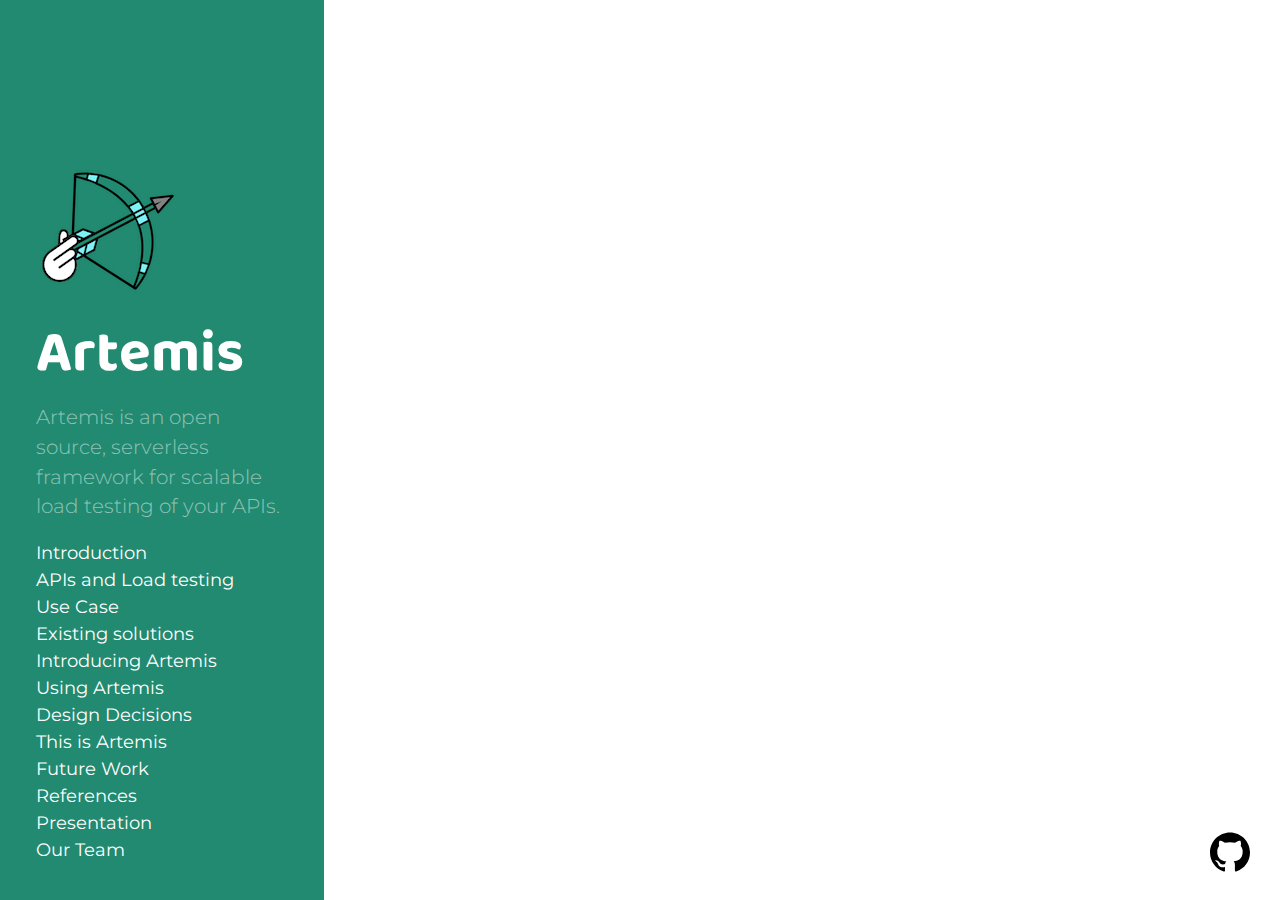
==== categories/index.html @ c4d75700 "deploy: 25a0d66e636367ac8bb43b4549907a92c9ef7c8f" ====
<!doctype html><html xmlns=http://www.w3.org/1999/xhtml xml:lang=en-us lang=en-us><head><link href=https://gmpg.org/xfn/11 rel=profile><meta charset=utf-8><meta name=generator content="Hugo 0.97.3"><meta name=viewport content="width=device-width,initial-scale=1"><title>Categories &#183; Artemis</title><meta name=description content><link type=text/css rel=stylesheet href=https://artemis-load-testing.github.io/css/print.css media=print><link type=text/css rel=stylesheet href=https://artemis-load-testing.github.io/css/poole.css><link type=text/css rel=stylesheet href=https://artemis-load-testing.github.io/css/syntax.css><link type=text/css rel=stylesheet href=https://artemis-load-testing.github.io/css/hyde.css><link rel=preconnect href=https://fonts.googleapis.com><link rel=preconnect href=https://fonts.gstatic.com crossorigin><link href="https://fonts.googleapis.com/css2?family=Baloo+Bhaijaan+2&family=Montserrat:ital,wght@0,400;0,700;1,400;1,700&display=swap" rel=stylesheet><link rel=apple-touch-icon-precomposed sizes=144x144 href=/apple-touch-icon-144-precomposed.png><link rel="shortcut icon" href=/favicon.png><link href=https://artemis-load-testing.github.io/categories/index.xml rel=alternate type=application/rss+xml title=Artemis><div><a href=https://github.com/artemis-load-testing target=_blank><img class=github-icon src=/assets/github.svg></a></div></head><body class=theme-base-0g><aside class=sidebar><div class="container sidebar-sticky"><div class=sidebar-about><img src=/apple-touch-icon-144-precomposed.png>
<a href=https://artemis-load-testing.github.io/><h1>Artemis</h1></a><p class=lead>Artemis is an open source, serverless framework for scalable load testing of your APIs.</p></div><nav><ul class=sidebar-nav><li><a href=/#introduction>Introduction</a></li><li><a href=/#overview_api_load_testing>APIs and Load testing</a></li><li><a href=/#use_case>Use Case</a></li><li><a href=/#existing_solutions>Existing solutions</a></li><li><a href=/#introducing_artemis>Introducing Artemis</a></li><li><a href=/#using_artemis>Using Artemis</a></li><li><a href=/#design_decisions>Design Decisions</a></li><li><a href=/#this_is_artemis>This is Artemis</a></li><li><a href=/#future_work>Future Work</a></li><li><a href=/#references>References</a></li><li><a href=/#presentation>Presentation</a></li><li><a href=/#our_team>Our Team</a></li></ul></nav></div></aside><main class="content container"><ul class=posts></ul></main></body></html>
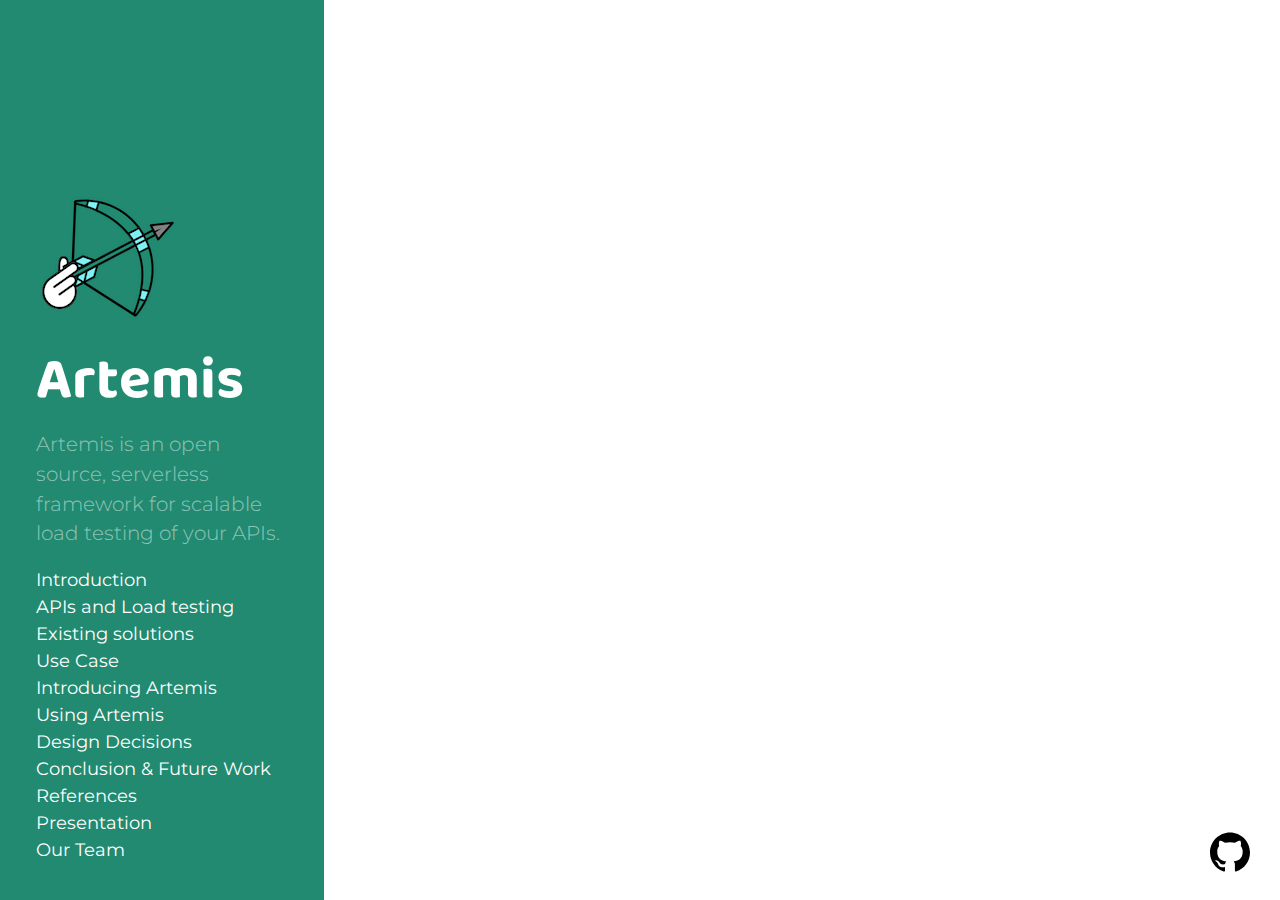
==== commit d31b6e08: "deploy: 15514507a03e6c2eec47ba00bf40394ad25eae5d" ====
--- a/categories/index.html
+++ b/categories/index.html
@@ -1,2 +1,2 @@
 <!doctype html><html xmlns=http://www.w3.org/1999/xhtml xml:lang=en-us lang=en-us><head><link href=https://gmpg.org/xfn/11 rel=profile><meta charset=utf-8><meta name=generator content="Hugo 0.97.3"><meta name=viewport content="width=device-width,initial-scale=1"><title>Categories &#183; Artemis</title><meta name=description content><link type=text/css rel=stylesheet href=https://artemis-load-testing.github.io/css/print.css media=print><link type=text/css rel=stylesheet href=https://artemis-load-testing.github.io/css/poole.css><link type=text/css rel=stylesheet href=https://artemis-load-testing.github.io/css/syntax.css><link type=text/css rel=stylesheet href=https://artemis-load-testing.github.io/css/hyde.css><link rel=preconnect href=https://fonts.googleapis.com><link rel=preconnect href=https://fonts.gstatic.com crossorigin><link href="https://fonts.googleapis.com/css2?family=Baloo+Bhaijaan+2&family=Montserrat:ital,wght@0,400;0,700;1,400;1,700&display=swap" rel=stylesheet><link rel=apple-touch-icon-precomposed sizes=144x144 href=/apple-touch-icon-144-precomposed.png><link rel="shortcut icon" href=/favicon.png><link href=https://artemis-load-testing.github.io/categories/index.xml rel=alternate type=application/rss+xml title=Artemis><div><a href=https://github.com/artemis-load-testing target=_blank><img class=github-icon src=/assets/github.svg></a></div></head><body class=theme-base-0g><aside class=sidebar><div class="container sidebar-sticky"><div class=sidebar-about><img src=/apple-touch-icon-144-precomposed.png>
-<a href=https://artemis-load-testing.github.io/><h1>Artemis</h1></a><p class=lead>Artemis is an open source, serverless framework for scalable load testing of your APIs.</p></div><nav><ul class=sidebar-nav><li><a href=/#introduction>Introduction</a></li><li><a href=/#overview_api_load_testing>APIs and Load testing</a></li><li><a href=/#use_case>Use Case</a></li><li><a href=/#existing_solutions>Existing solutions</a></li><li><a href=/#introducing_artemis>Introducing Artemis</a></li><li><a href=/#using_artemis>Using Artemis</a></li><li><a href=/#design_decisions>Design Decisions</a></li><li><a href=/#this_is_artemis>This is Artemis</a></li><li><a href=/#future_work>Future Work</a></li><li><a href=/#references>References</a></li><li><a href=/#presentation>Presentation</a></li><li><a href=/#our_team>Our Team</a></li></ul></nav></div></aside><main class="content container"><ul class=posts></ul></main></body></html>+<a href=https://artemis-load-testing.github.io/><h1>Artemis</h1></a><p class=lead>Artemis is an open source, serverless framework for scalable load testing of your APIs.</p></div><nav><ul class=sidebar-nav><li><a href=/#introduction>Introduction</a></li><li><a href=/#overview_api_load_testing>APIs and Load testing</a></li><li><a href=/#existing_solutions>Existing solutions</a></li><li><a href=/#use_case>Use Case</a></li><li><a href=/#introducing_artemis>Introducing Artemis</a></li><li><a href=/#using_artemis>Using Artemis</a></li><li><a href=/#design_decisions>Design Decisions</a></li><li><a href=/#future_work>Conclusion & Future Work</a></li><li><a href=/#references>References</a></li><li><a href=/#presentation>Presentation</a></li><li><a href=/#our_team>Our Team</a></li></ul></nav></div></aside><main class="content container"><ul class=posts></ul></main></body></html>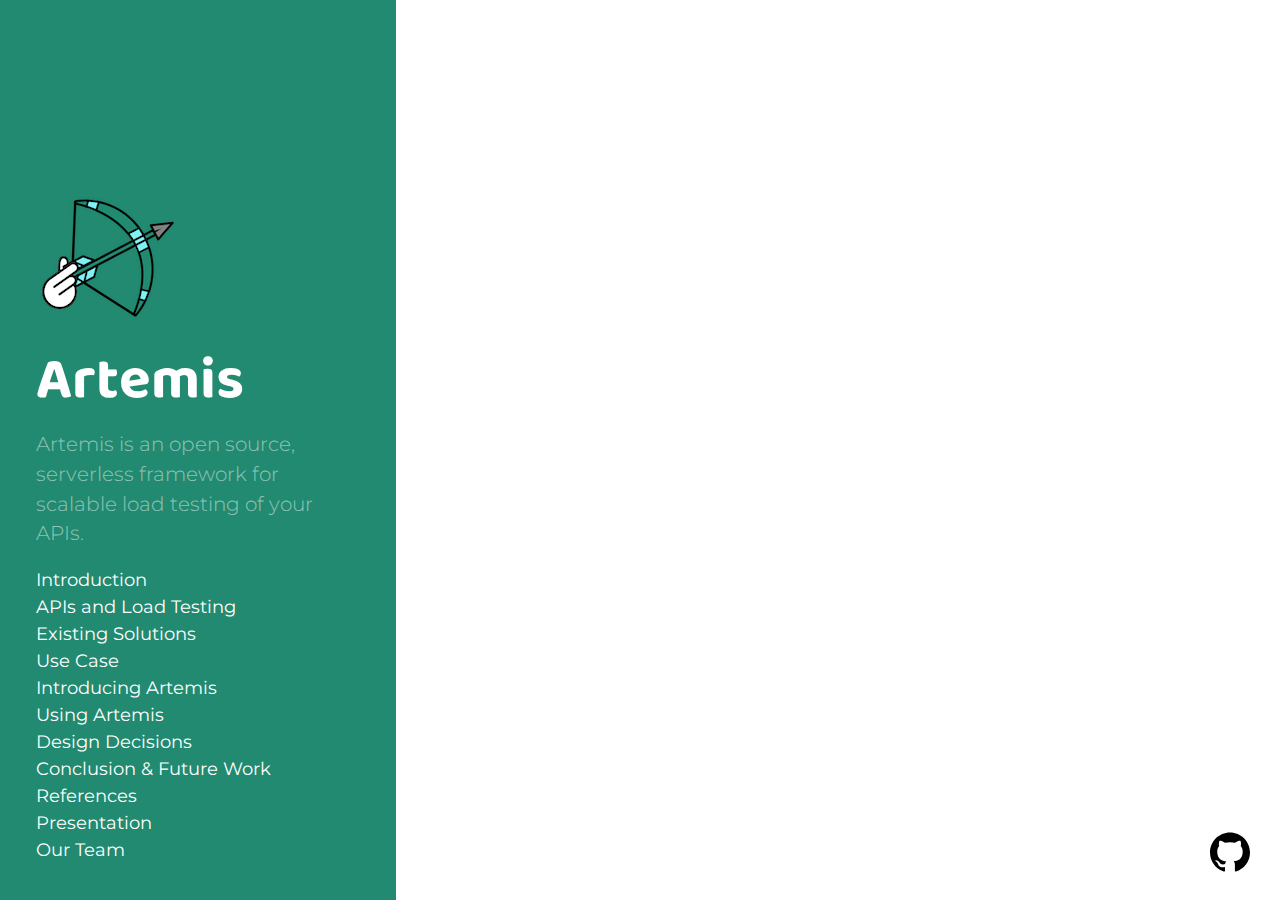
==== commit ab7e65f1: "deploy: b8220e6c6775cc47e37d92ec1dc46b9f0bca09b5" ====
--- a/categories/index.html
+++ b/categories/index.html
@@ -1,2 +1,2 @@
 <!doctype html><html xmlns=http://www.w3.org/1999/xhtml xml:lang=en-us lang=en-us><head><link href=https://gmpg.org/xfn/11 rel=profile><meta charset=utf-8><meta name=generator content="Hugo 0.97.3"><meta name=viewport content="width=device-width,initial-scale=1"><title>Categories &#183; Artemis</title><meta name=description content><link type=text/css rel=stylesheet href=https://artemis-load-testing.github.io/css/print.css media=print><link type=text/css rel=stylesheet href=https://artemis-load-testing.github.io/css/poole.css><link type=text/css rel=stylesheet href=https://artemis-load-testing.github.io/css/syntax.css><link type=text/css rel=stylesheet href=https://artemis-load-testing.github.io/css/hyde.css><link rel=preconnect href=https://fonts.googleapis.com><link rel=preconnect href=https://fonts.gstatic.com crossorigin><link href="https://fonts.googleapis.com/css2?family=Baloo+Bhaijaan+2&family=Montserrat:ital,wght@0,400;0,700;1,400;1,700&display=swap" rel=stylesheet><link rel=apple-touch-icon-precomposed sizes=144x144 href=/apple-touch-icon-144-precomposed.png><link rel="shortcut icon" href=/favicon.png><link href=https://artemis-load-testing.github.io/categories/index.xml rel=alternate type=application/rss+xml title=Artemis><div><a href=https://github.com/artemis-load-testing target=_blank><img class=github-icon src=/assets/github.svg></a></div></head><body class=theme-base-0g><aside class=sidebar><div class="container sidebar-sticky"><div class=sidebar-about><img src=/apple-touch-icon-144-precomposed.png>
-<a href=https://artemis-load-testing.github.io/><h1>Artemis</h1></a><p class=lead>Artemis is an open source, serverless framework for scalable load testing of your APIs.</p></div><nav><ul class=sidebar-nav><li><a href=/#introduction>Introduction</a></li><li><a href=/#overview_api_load_testing>APIs and Load testing</a></li><li><a href=/#existing_solutions>Existing solutions</a></li><li><a href=/#use_case>Use Case</a></li><li><a href=/#introducing_artemis>Introducing Artemis</a></li><li><a href=/#using_artemis>Using Artemis</a></li><li><a href=/#design_decisions>Design Decisions</a></li><li><a href=/#future_work>Conclusion & Future Work</a></li><li><a href=/#references>References</a></li><li><a href=/#presentation>Presentation</a></li><li><a href=/#our_team>Our Team</a></li></ul></nav></div></aside><main class="content container"><ul class=posts></ul></main></body></html>+<a href=https://artemis-load-testing.github.io/><h1>Artemis</h1></a><p class=lead>Artemis is an open source, serverless framework for scalable load testing of your APIs.</p></div><nav><ul class=sidebar-nav><li><a href=/#introduction>Introduction</a></li><li><a href=/#overview_api_load_testing>APIs and Load Testing</a></li><li><a href=/#existing_solutions>Existing Solutions</a></li><li><a href=/#use_case>Use Case</a></li><li><a href=/#introducing_artemis>Introducing Artemis</a></li><li><a href=/#using_artemis>Using Artemis</a></li><li><a href=/#design_decisions>Design Decisions</a></li><li><a href=/#future_work>Conclusion & Future Work</a></li><li><a href=/#references>References</a></li><li><a href=/#presentation>Presentation</a></li><li><a href=/#our_team>Our Team</a></li></ul></nav></div></aside><main class="content container"><ul class=posts></ul></main></body></html>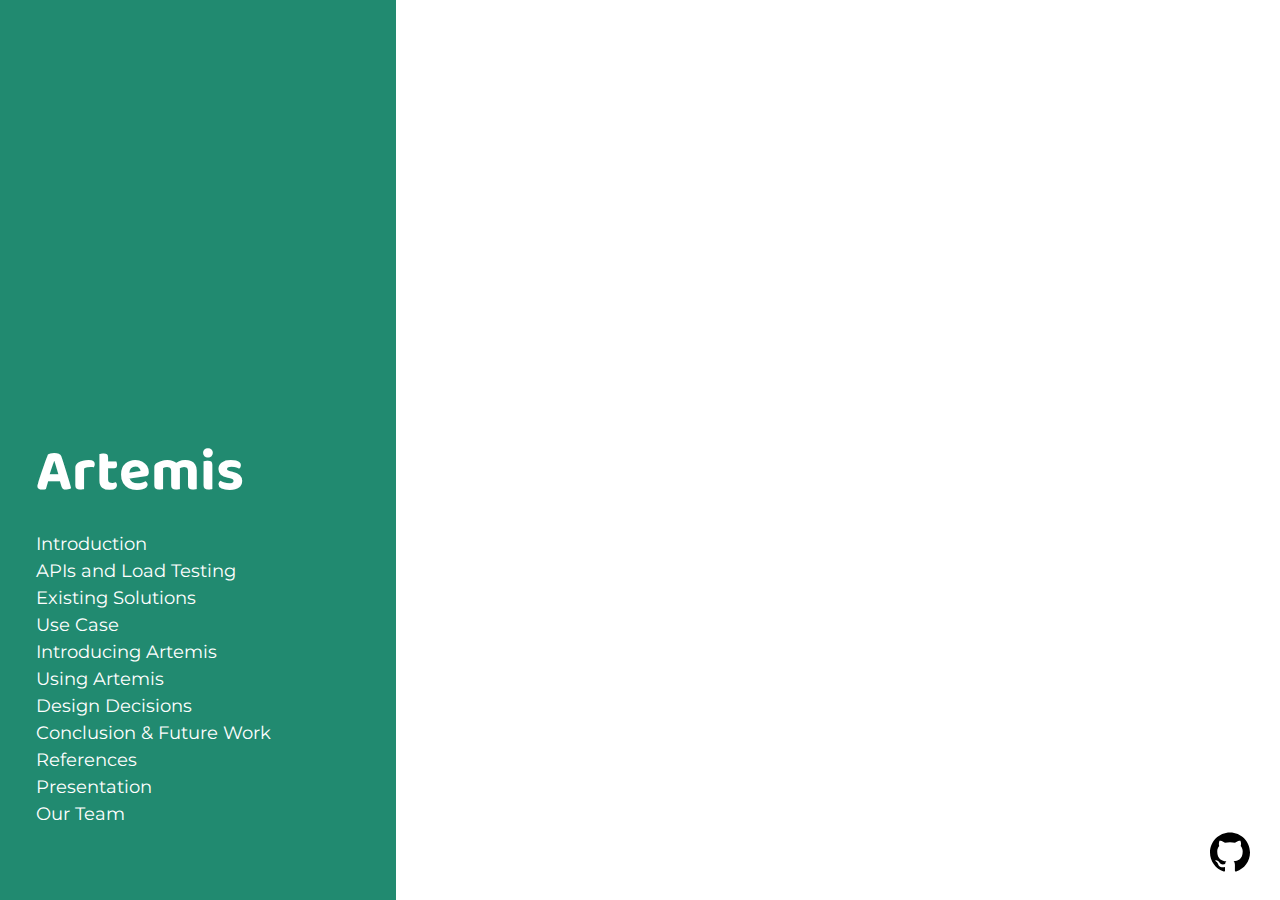
==== commit 6d3da1f0: "deploy: 25e240f6e0303de916b639ca3f6376e279c3566c" ====
--- a/categories/index.html
+++ b/categories/index.html
@@ -1,2 +1 @@
-<!doctype html><html xmlns=http://www.w3.org/1999/xhtml xml:lang=en-us lang=en-us><head><link href=https://gmpg.org/xfn/11 rel=profile><meta charset=utf-8><meta name=generator content="Hugo 0.97.3"><meta name=viewport content="width=device-width,initial-scale=1"><title>Categories &#183; Artemis</title><meta name=description content><link type=text/css rel=stylesheet href=https://artemis-load-testing.github.io/css/print.css media=print><link type=text/css rel=stylesheet href=https://artemis-load-testing.github.io/css/poole.css><link type=text/css rel=stylesheet href=https://artemis-load-testing.github.io/css/syntax.css><link type=text/css rel=stylesheet href=https://artemis-load-testing.github.io/css/hyde.css><link rel=preconnect href=https://fonts.googleapis.com><link rel=preconnect href=https://fonts.gstatic.com crossorigin><link href="https://fonts.googleapis.com/css2?family=Baloo+Bhaijaan+2&family=Montserrat:ital,wght@0,400;0,700;1,400;1,700&display=swap" rel=stylesheet><link rel=apple-touch-icon-precomposed sizes=144x144 href=/apple-touch-icon-144-precomposed.png><link rel="shortcut icon" href=/favicon.png><link href=https://artemis-load-testing.github.io/categories/index.xml rel=alternate type=application/rss+xml title=Artemis><div><a href=https://github.com/artemis-load-testing target=_blank><img class=github-icon src=/assets/github.svg></a></div></head><body class=theme-base-0g><aside class=sidebar><div class="container sidebar-sticky"><div class=sidebar-about><img src=/apple-touch-icon-144-precomposed.png>
-<a href=https://artemis-load-testing.github.io/><h1>Artemis</h1></a><p class=lead>Artemis is an open source, serverless framework for scalable load testing of your APIs.</p></div><nav><ul class=sidebar-nav><li><a href=/#introduction>Introduction</a></li><li><a href=/#overview_api_load_testing>APIs and Load Testing</a></li><li><a href=/#existing_solutions>Existing Solutions</a></li><li><a href=/#use_case>Use Case</a></li><li><a href=/#introducing_artemis>Introducing Artemis</a></li><li><a href=/#using_artemis>Using Artemis</a></li><li><a href=/#design_decisions>Design Decisions</a></li><li><a href=/#future_work>Conclusion & Future Work</a></li><li><a href=/#references>References</a></li><li><a href=/#presentation>Presentation</a></li><li><a href=/#our_team>Our Team</a></li></ul></nav></div></aside><main class="content container"><ul class=posts></ul></main></body></html>+<!doctype html><html xmlns=http://www.w3.org/1999/xhtml xml:lang=en-us lang=en-us><head><link href=https://gmpg.org/xfn/11 rel=profile><meta charset=utf-8><meta name=generator content="Hugo 0.97.3"><meta name=viewport content="width=device-width,initial-scale=1"><title>Categories &#183; Artemis</title><meta name=description content><link type=text/css rel=stylesheet href=https://artemis-load-testing.github.io/css/print.css media=print><link type=text/css rel=stylesheet href=https://artemis-load-testing.github.io/css/poole.css><link type=text/css rel=stylesheet href=https://artemis-load-testing.github.io/css/syntax.css><link type=text/css rel=stylesheet href=https://artemis-load-testing.github.io/css/hyde.css><link rel=preconnect href=https://fonts.googleapis.com><link rel=preconnect href=https://fonts.gstatic.com crossorigin><link href="https://fonts.googleapis.com/css2?family=Baloo+Bhaijaan+2&family=Montserrat:ital,wght@0,400;0,700;1,400;1,700&display=swap" rel=stylesheet><link rel=apple-touch-icon-precomposed sizes=144x144 href=/apple-touch-icon-144-precomposed.png><link rel="shortcut icon" href=/favicon.png><link href=https://artemis-load-testing.github.io/categories/index.xml rel=alternate type=application/rss+xml title=Artemis><div><a href=https://github.com/artemis-load-testing target=_blank><img class=github-icon src=/assets/github.svg></a></div></head><body class=theme-base-0g><aside class=sidebar><div class="container sidebar-sticky"><div class=sidebar-about><a href=https://artemis-load-testing.github.io/><h1>Artemis</h1></a><p class=lead></p></div><nav><ul class=sidebar-nav><li><a href=/#introduction>Introduction</a></li><li><a href=/#overview_api_load_testing>APIs and Load Testing</a></li><li><a href=/#existing_solutions>Existing Solutions</a></li><li><a href=/#use_case>Use Case</a></li><li><a href=/#introducing_artemis>Introducing Artemis</a></li><li><a href=/#using_artemis>Using Artemis</a></li><li><a href=/#design_decisions>Design Decisions</a></li><li><a href=/#future_work>Conclusion & Future Work</a></li><li><a href=/#references>References</a></li><li><a href=/#presentation>Presentation</a></li><li><a href=/#our_team>Our Team</a></li></ul></nav></div></aside><main class="content container"><ul class=posts></ul></main></body></html>